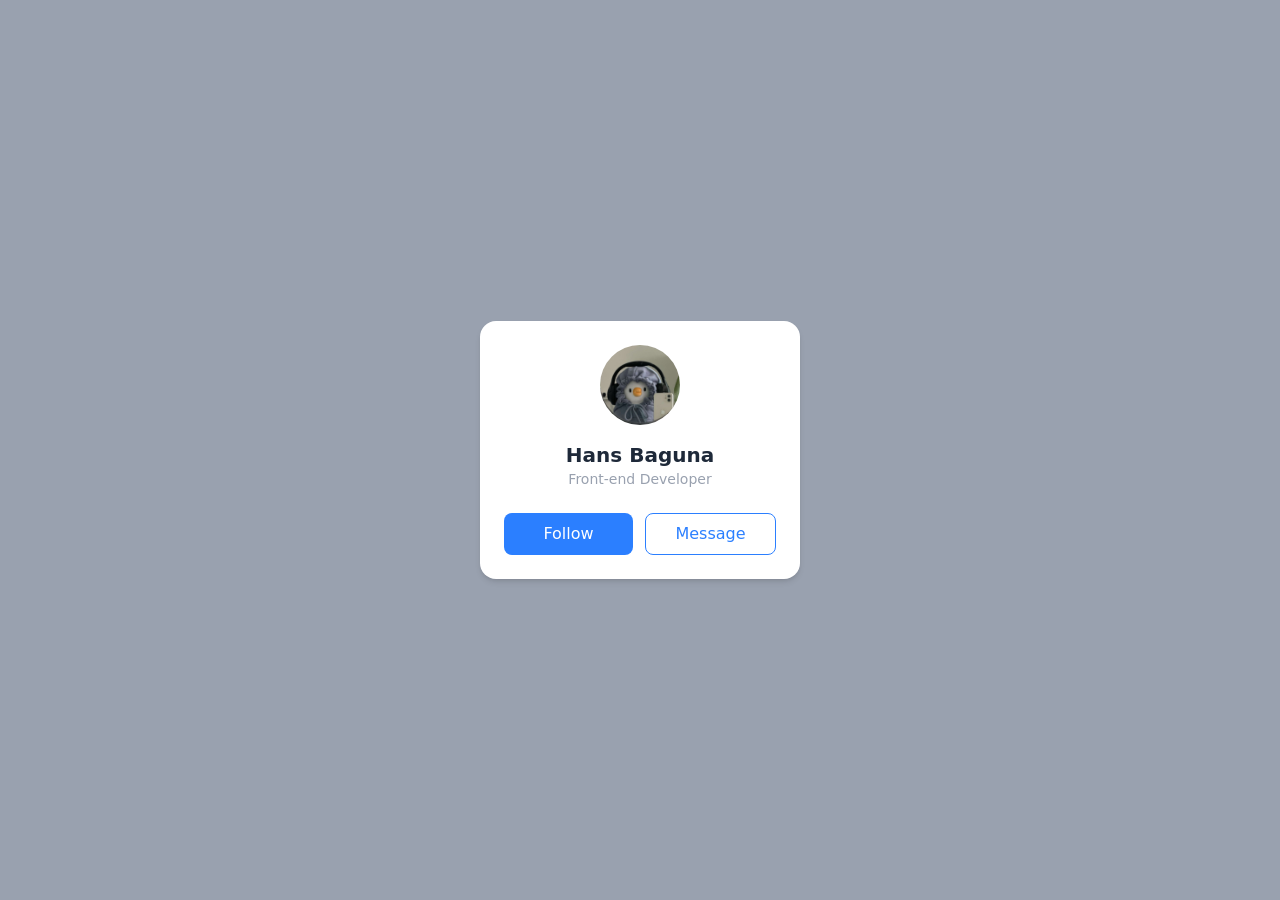
==== src/index.html @ f8e942a3 "1st commit" ====
<!doctype html>
<html>
  <head>
    <meta charset="UTF-8" />
    <meta name="viewport" content="width=device-width, initial-scale=1.0" />
    <link href="./output.css" rel="stylesheet" />
    <title>Profile</title>
  </head>
  <body class="bg-gray-400 min-h-screen flex items-center justify-center">
    <div class="bg-white rounded-2xl shadow-md p-6 w-80">
      <img src="profile-picture.jpg" alt="picture" class="rounded-full size-20 mx-auto object-cover">
      <h2 class="text-center text-xl font-bold text-gray-800 mt-4">Hans Baguna</h2>
      <p class="text-center text-sm text-gray-400 ">Front-end Developer</p>
      <div class="flex gap-3 mt-6">
        <button class="flex-1 bg-blue-500 text-white p-2 rounded-lg hover:bg-blue-600 cursor-pointer">Follow</button>
        <button class="flex-1 border border-blue-500 text-blue-500 p-2 rounded-lg hover:bg-blue-50 cursor-pointer">Message</button>
      </div>
    </div>
  </body>
</html>
---- src/output.css ----
/*! tailwindcss v4.2.1 | MIT License | https://tailwindcss.com */
@layer properties;
@layer theme, base, components, utilities;
@layer theme {
  :root, :host {
    --font-sans: ui-sans-serif, system-ui, sans-serif, "Apple Color Emoji",
      "Segoe UI Emoji", "Segoe UI Symbol", "Noto Color Emoji";
    --font-mono: ui-monospace, SFMono-Regular, Menlo, Monaco, Consolas, "Liberation Mono",
      "Courier New", monospace;
    --color-red-500: oklch(63.7% 0.237 25.331);
    --color-red-600: oklch(57.7% 0.245 27.325);
    --color-orange-500: oklch(70.5% 0.213 47.604);
    --color-amber-200: oklch(92.4% 0.12 95.746);
    --color-blue-50: oklch(97% 0.014 254.604);
    --color-blue-500: oklch(62.3% 0.214 259.815);
    --color-blue-600: oklch(54.6% 0.245 262.881);
    --color-blue-800: oklch(42.4% 0.199 265.638);
    --color-gray-300: oklch(87.2% 0.01 258.338);
    --color-gray-400: oklch(70.7% 0.022 261.325);
    --color-gray-500: oklch(55.1% 0.027 264.364);
    --color-gray-800: oklch(27.8% 0.033 256.848);
    --color-white: #fff;
    --spacing: 0.25rem;
    --text-sm: 0.875rem;
    --text-sm--line-height: calc(1.25 / 0.875);
    --text-xl: 1.25rem;
    --text-xl--line-height: calc(1.75 / 1.25);
    --font-weight-bold: 700;
    --radius-lg: 0.5rem;
    --radius-2xl: 1rem;
    --default-font-family: var(--font-sans);
    --default-mono-font-family: var(--font-mono);
  }
}
@layer base {
  *, ::after, ::before, ::backdrop, ::file-selector-button {
    box-sizing: border-box;
    margin: 0;
    padding: 0;
    border: 0 solid;
  }
  html, :host {
    line-height: 1.5;
    -webkit-text-size-adjust: 100%;
    tab-size: 4;
    font-family: var(--default-font-family, ui-sans-serif, system-ui, sans-serif, "Apple Color Emoji", "Segoe UI Emoji", "Segoe UI Symbol", "Noto Color Emoji");
    font-feature-settings: var(--default-font-feature-settings, normal);
    font-variation-settings: var(--default-font-variation-settings, normal);
    -webkit-tap-highlight-color: transparent;
  }
  hr {
    height: 0;
    color: inherit;
    border-top-width: 1px;
  }
  abbr:where([title]) {
    -webkit-text-decoration: underline dotted;
    text-decoration: underline dotted;
  }
  h1, h2, h3, h4, h5, h6 {
    font-size: inherit;
    font-weight: inherit;
  }
  a {
    color: inherit;
    -webkit-text-decoration: inherit;
    text-decoration: inherit;
  }
  b, strong {
    font-weight: bolder;
  }
  code, kbd, samp, pre {
    font-family: var(--default-mono-font-family, ui-monospace, SFMono-Regular, Menlo, Monaco, Consolas, "Liberation Mono", "Courier New", monospace);
    font-feature-settings: var(--default-mono-font-feature-settings, normal);
    font-variation-settings: var(--default-mono-font-variation-settings, normal);
    font-size: 1em;
  }
  small {
    font-size: 80%;
  }
  sub, sup {
    font-size: 75%;
    line-height: 0;
    position: relative;
    vertical-align: baseline;
  }
  sub {
    bottom: -0.25em;
  }
  sup {
    top: -0.5em;
  }
  table {
    text-indent: 0;
    border-color: inherit;
    border-collapse: collapse;
  }
  :-moz-focusring {
    outline: auto;
  }
  progress {
    vertical-align: baseline;
  }
  summary {
    display: list-item;
  }
  ol, ul, menu {
    list-style: none;
  }
  img, svg, video, canvas, audio, iframe, embed, object {
    display: block;
    vertical-align: middle;
  }
  img, video {
    max-width: 100%;
    height: auto;
  }
  button, input, select, optgroup, textarea, ::file-selector-button {
    font: inherit;
    font-feature-settings: inherit;
    font-variation-settings: inherit;
    letter-spacing: inherit;
    color: inherit;
    border-radius: 0;
    background-color: transparent;
    opacity: 1;
  }
  :where(select:is([multiple], [size])) optgroup {
    font-weight: bolder;
  }
  :where(select:is([multiple], [size])) optgroup option {
    padding-inline-start: 20px;
  }
  ::file-selector-button {
    margin-inline-end: 4px;
  }
  ::placeholder {
    opacity: 1;
  }
  @supports (not (-webkit-appearance: -apple-pay-button))  or (contain-intrinsic-size: 1px) {
    ::placeholder {
      color: currentcolor;
      @supports (color: color-mix(in lab, red, red)) {
        color: color-mix(in oklab, currentcolor 50%, transparent);
      }
    }
  }
  textarea {
    resize: vertical;
  }
  ::-webkit-search-decoration {
    -webkit-appearance: none;
  }
  ::-webkit-date-and-time-value {
    min-height: 1lh;
    text-align: inherit;
  }
  ::-webkit-datetime-edit {
    display: inline-flex;
  }
  ::-webkit-datetime-edit-fields-wrapper {
    padding: 0;
  }
  ::-webkit-datetime-edit, ::-webkit-datetime-edit-year-field, ::-webkit-datetime-edit-month-field, ::-webkit-datetime-edit-day-field, ::-webkit-datetime-edit-hour-field, ::-webkit-datetime-edit-minute-field, ::-webkit-datetime-edit-second-field, ::-webkit-datetime-edit-millisecond-field, ::-webkit-datetime-edit-meridiem-field {
    padding-block: 0;
  }
  ::-webkit-calendar-picker-indicator {
    line-height: 1;
  }
  :-moz-ui-invalid {
    box-shadow: none;
  }
  button, input:where([type="button"], [type="reset"], [type="submit"]), ::file-selector-button {
    appearance: button;
  }
  ::-webkit-inner-spin-button, ::-webkit-outer-spin-button {
    height: auto;
  }
  [hidden]:where(:not([hidden="until-found"])) {
    display: none !important;
  }
}
@layer utilities {
  .mx-auto {
    margin-inline: auto;
  }
  .mt-4 {
    margin-top: calc(var(--spacing) * 4);
  }
  .mt-6 {
    margin-top: calc(var(--spacing) * 6);
  }
  .box-border {
    box-sizing: border-box;
  }
  .flex {
    display: flex;
  }
  .table {
    display: table;
  }
  .size-4 {
    width: calc(var(--spacing) * 4);
    height: calc(var(--spacing) * 4);
  }
  .size-20 {
    width: calc(var(--spacing) * 20);
    height: calc(var(--spacing) * 20);
  }
  .size-32 {
    width: calc(var(--spacing) * 32);
    height: calc(var(--spacing) * 32);
  }
  .size-40 {
    width: calc(var(--spacing) * 40);
    height: calc(var(--spacing) * 40);
  }
  .size-43 {
    width: calc(var(--spacing) * 43);
    height: calc(var(--spacing) * 43);
  }
  .size-45 {
    width: calc(var(--spacing) * 45);
    height: calc(var(--spacing) * 45);
  }
  .size-50 {
    width: calc(var(--spacing) * 50);
    height: calc(var(--spacing) * 50);
  }
  .size-54 {
    width: calc(var(--spacing) * 54);
    height: calc(var(--spacing) * 54);
  }
  .size-90 {
    width: calc(var(--spacing) * 90);
    height: calc(var(--spacing) * 90);
  }
  .size-100 {
    width: calc(var(--spacing) * 100);
    height: calc(var(--spacing) * 100);
  }
  .h-1 {
    height: calc(var(--spacing) * 1);
  }
  .h-100 {
    height: calc(var(--spacing) * 100);
  }
  .h-120 {
    height: calc(var(--spacing) * 120);
  }
  .h-140 {
    height: calc(var(--spacing) * 140);
  }
  .h-150 {
    height: calc(var(--spacing) * 150);
  }
  .h-200 {
    height: calc(var(--spacing) * 200);
  }
  .h-full {
    height: 100%;
  }
  .min-h-screen {
    min-height: 100vh;
  }
  .w-20 {
    width: calc(var(--spacing) * 20);
  }
  .w-60 {
    width: calc(var(--spacing) * 60);
  }
  .w-80 {
    width: calc(var(--spacing) * 80);
  }
  .w-90 {
    width: calc(var(--spacing) * 90);
  }
  .w-100 {
    width: calc(var(--spacing) * 100);
  }
  .flex-1 {
    flex: 1;
  }
  .border-collapse {
    border-collapse: collapse;
  }
  .cursor-auto {
    cursor: auto;
  }
  .cursor-pointer {
    cursor: pointer;
  }
  .resize {
    resize: both;
  }
  .flex-col {
    flex-direction: column;
  }
  .flex-row {
    flex-direction: row;
  }
  .items-center {
    align-items: center;
  }
  .justify-between {
    justify-content: space-between;
  }
  .justify-center {
    justify-content: center;
  }
  .justify-items-center {
    justify-items: center;
  }
  .gap-3 {
    gap: calc(var(--spacing) * 3);
  }
  .gap-4 {
    gap: calc(var(--spacing) * 4);
  }
  .rounded {
    border-radius: 0.25rem;
  }
  .rounded-2xl {
    border-radius: var(--radius-2xl);
  }
  .rounded-full {
    border-radius: calc(infinity * 1px);
  }
  .rounded-lg {
    border-radius: var(--radius-lg);
  }
  .border {
    border-style: var(--tw-border-style);
    border-width: 1px;
  }
  .border-4 {
    border-style: var(--tw-border-style);
    border-width: 4px;
  }
  .border-blue-500 {
    border-color: var(--color-blue-500);
  }
  .bg-amber-200 {
    background-color: var(--color-amber-200);
  }
  .bg-blue-500 {
    background-color: var(--color-blue-500);
  }
  .bg-gray-300 {
    background-color: var(--color-gray-300);
  }
  .bg-gray-400 {
    background-color: var(--color-gray-400);
  }
  .bg-gray-500 {
    background-color: var(--color-gray-500);
  }
  .bg-red-600 {
    background-color: var(--color-red-600);
  }
  .bg-white {
    background-color: var(--color-white);
  }
  .object-cover {
    object-fit: cover;
  }
  .p-2 {
    padding: calc(var(--spacing) * 2);
  }
  .p-3 {
    padding: calc(var(--spacing) * 3);
  }
  .p-4 {
    padding: calc(var(--spacing) * 4);
  }
  .p-6 {
    padding: calc(var(--spacing) * 6);
  }
  .py-2 {
    padding-block: calc(var(--spacing) * 2);
  }
  .py-3 {
    padding-block: calc(var(--spacing) * 3);
  }
  .text-center {
    text-align: center;
  }
  .text-sm {
    font-size: var(--text-sm);
    line-height: var(--tw-leading, var(--text-sm--line-height));
  }
  .text-xl {
    font-size: var(--text-xl);
    line-height: var(--tw-leading, var(--text-xl--line-height));
  }
  .font-bold {
    --tw-font-weight: var(--font-weight-bold);
    font-weight: var(--font-weight-bold);
  }
  .text-blue-500 {
    color: var(--color-blue-500);
  }
  .text-blue-800 {
    color: var(--color-blue-800);
  }
  .text-gray-400 {
    color: var(--color-gray-400);
  }
  .text-gray-800 {
    color: var(--color-gray-800);
  }
  .text-white {
    color: var(--color-white);
  }
  .underline {
    text-decoration-line: underline;
  }
  .shadow-md {
    --tw-shadow: 0 4px 6px -1px var(--tw-shadow-color, rgb(0 0 0 / 0.1)), 0 2px 4px -2px var(--tw-shadow-color, rgb(0 0 0 / 0.1));
    box-shadow: var(--tw-inset-shadow), var(--tw-inset-ring-shadow), var(--tw-ring-offset-shadow), var(--tw-ring-shadow), var(--tw-shadow);
  }
  .outline {
    outline-style: var(--tw-outline-style);
    outline-width: 1px;
  }
  .hover\:bg-blue-50 {
    &:hover {
      @media (hover: hover) {
        background-color: var(--color-blue-50);
      }
    }
  }
  .hover\:bg-blue-600 {
    &:hover {
      @media (hover: hover) {
        background-color: var(--color-blue-600);
      }
    }
  }
  .sm\:box-border {
    @media (width >= 40rem) {
      box-sizing: border-box;
    }
  }
  .sm\:border-4 {
    @media (width >= 40rem) {
      border-style: var(--tw-border-style);
      border-width: 4px;
    }
  }
  .md\:box-border {
    @media (width >= 48rem) {
      box-sizing: border-box;
    }
  }
  .md\:w-70 {
    @media (width >= 48rem) {
      width: calc(var(--spacing) * 70);
    }
  }
  .md\:w-80 {
    @media (width >= 48rem) {
      width: calc(var(--spacing) * 80);
    }
  }
  .md\:w-100 {
    @media (width >= 48rem) {
      width: calc(var(--spacing) * 100);
    }
  }
  .md\:border-4 {
    @media (width >= 48rem) {
      border-style: var(--tw-border-style);
      border-width: 4px;
    }
  }
  .lg\:w-80 {
    @media (width >= 64rem) {
      width: calc(var(--spacing) * 80);
    }
  }
}
@property --tw-border-style {
  syntax: "*";
  inherits: false;
  initial-value: solid;
}
@property --tw-font-weight {
  syntax: "*";
  inherits: false;
}
@property --tw-shadow {
  syntax: "*";
  inherits: false;
  initial-value: 0 0 #0000;
}
@property --tw-shadow-color {
  syntax: "*";
  inherits: false;
}
@property --tw-shadow-alpha {
  syntax: "<percentage>";
  inherits: false;
  initial-value: 100%;
}
@property --tw-inset-shadow {
  syntax: "*";
  inherits: false;
  initial-value: 0 0 #0000;
}
@property --tw-inset-shadow-color {
  syntax: "*";
  inherits: false;
}
@property --tw-inset-shadow-alpha {
  syntax: "<percentage>";
  inherits: false;
  initial-value: 100%;
}
@property --tw-ring-color {
  syntax: "*";
  inherits: false;
}
@property --tw-ring-shadow {
  syntax: "*";
  inherits: false;
  initial-value: 0 0 #0000;
}
@property --tw-inset-ring-color {
  syntax: "*";
  inherits: false;
}
@property --tw-inset-ring-shadow {
  syntax: "*";
  inherits: false;
  initial-value: 0 0 #0000;
}
@property --tw-ring-inset {
  syntax: "*";
  inherits: false;
}
@property --tw-ring-offset-width {
  syntax: "<length>";
  inherits: false;
  initial-value: 0px;
}
@property --tw-ring-offset-color {
  syntax: "*";
  inherits: false;
  initial-value: #fff;
}
@property --tw-ring-offset-shadow {
  syntax: "*";
  inherits: false;
  initial-value: 0 0 #0000;
}
@property --tw-outline-style {
  syntax: "*";
  inherits: false;
  initial-value: solid;
}
@layer properties {
  @supports ((-webkit-hyphens: none) and (not (margin-trim: inline))) or ((-moz-orient: inline) and (not (color:rgb(from red r g b)))) {
    *, ::before, ::after, ::backdrop {
      --tw-border-style: solid;
      --tw-font-weight: initial;
      --tw-shadow: 0 0 #0000;
      --tw-shadow-color: initial;
      --tw-shadow-alpha: 100%;
      --tw-inset-shadow: 0 0 #0000;
      --tw-inset-shadow-color: initial;
      --tw-inset-shadow-alpha: 100%;
      --tw-ring-color: initial;
      --tw-ring-shadow: 0 0 #0000;
      --tw-inset-ring-color: initial;
      --tw-inset-ring-shadow: 0 0 #0000;
      --tw-ring-inset: initial;
      --tw-ring-offset-width: 0px;
      --tw-ring-offset-color: #fff;
      --tw-ring-offset-shadow: 0 0 #0000;
      --tw-outline-style: solid;
    }
  }
}
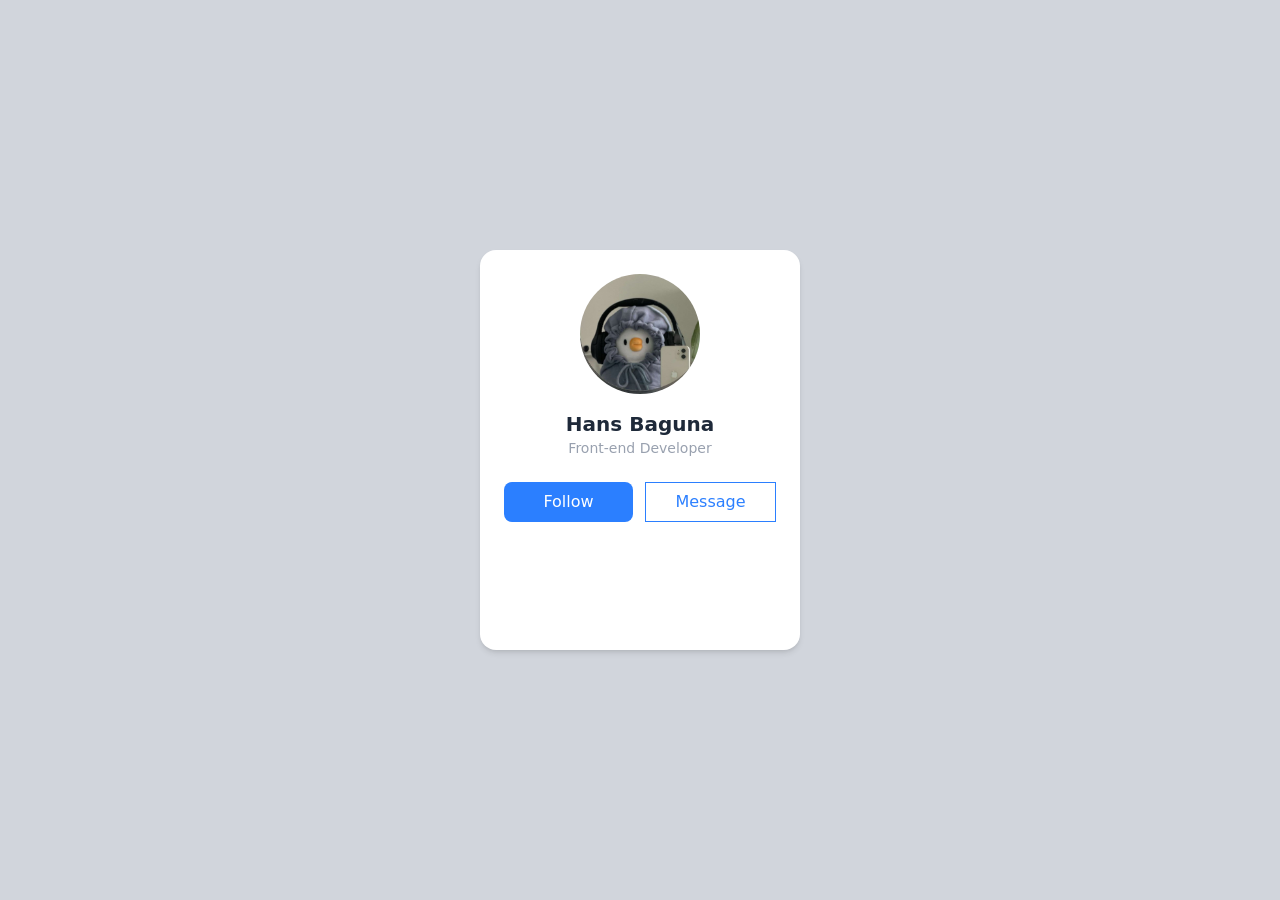
==== commit 17001b7d: "1st commit" ====
--- a/src/index.html
+++ b/src/index.html
@@ -6,15 +6,15 @@
     <link href="./output.css" rel="stylesheet" />
     <title>Profile</title>
   </head>
-  <body class="bg-gray-400 min-h-screen flex items-center justify-center">
-    <div class="bg-white rounded-2xl shadow-md p-6 w-80">
-      <img src="profile-picture.jpg" alt="picture" class="rounded-full size-20 mx-auto object-cover">
-      <h2 class="text-center text-xl font-bold text-gray-800 mt-4">Hans Baguna</h2>
-      <p class="text-center text-sm text-gray-400 ">Front-end Developer</p>
-      <div class="flex gap-3 mt-6">
-        <button class="flex-1 bg-blue-500 text-white p-2 rounded-lg hover:bg-blue-600 cursor-pointer">Follow</button>
-        <button class="flex-1 border border-blue-500 text-blue-500 p-2 rounded-lg hover:bg-blue-50 cursor-pointer">Message</button>
+    <body class="bg-gray-300 min-h-screen flex justify-center items-center">
+      <div class="bg-white rounded-2xl p-6 w-80 h-100 shadow-md">
+        <img src="profile-picture.jpg" alt="profile-picture" class="rounded-full size-30 object-cover mx-auto">
+        <h2 class="text-center font-bold text-xl mt-4 text-gray-800">Hans Baguna</h2>
+        <p class="text-center text-sm text-gray-400">Front-end Developer</p>
+        <div class="mt-6 flex gap-3">
+          <button class="flex-1 bg-blue-500 text-white rounded-lg py-2 hover:bg-blue-600 cursor-pointer">Follow</button>
+          <button class="flex-1 border border-blue-500 text-blue-500 hover:bg-blue-200 cursor-pointer">Message</button>
+        </div>
       </div>
-    </div>
-  </body>
+    </body>
 </html>
--- a/src/output.css
+++ b/src/output.css
@@ -12,9 +12,13 @@
     --color-orange-500: oklch(70.5% 0.213 47.604);
     --color-amber-200: oklch(92.4% 0.12 95.746);
     --color-blue-50: oklch(97% 0.014 254.604);
+    --color-blue-100: oklch(93.2% 0.032 255.585);
+    --color-blue-200: oklch(88.2% 0.059 254.128);
     --color-blue-500: oklch(62.3% 0.214 259.815);
     --color-blue-600: oklch(54.6% 0.245 262.881);
     --color-blue-800: oklch(42.4% 0.199 265.638);
+    --color-gray-50: oklch(98.5% 0.002 247.839);
+    --color-gray-200: oklch(92.8% 0.006 264.531);
     --color-gray-300: oklch(87.2% 0.01 258.338);
     --color-gray-400: oklch(70.7% 0.022 261.325);
     --color-gray-500: oklch(55.1% 0.027 264.364);
@@ -23,8 +27,12 @@
     --spacing: 0.25rem;
     --text-sm: 0.875rem;
     --text-sm--line-height: calc(1.25 / 0.875);
+    --text-lg: 1.125rem;
+    --text-lg--line-height: calc(1.75 / 1.125);
     --text-xl: 1.25rem;
     --text-xl--line-height: calc(1.75 / 1.25);
+    --text-2xl: 1.5rem;
+    --text-2xl--line-height: calc(2 / 1.5);
     --font-weight-bold: 700;
     --radius-lg: 0.5rem;
     --radius-2xl: 1rem;
@@ -181,6 +189,9 @@
   }
 }
 @layer utilities {
+  .mx-4 {
+    margin-inline: calc(var(--spacing) * 4);
+  }
   .mx-auto {
     margin-inline: auto;
   }
@@ -198,6 +209,10 @@
   }
   .table {
     display: table;
+  }
+  .size-2 {
+    width: calc(var(--spacing) * 2);
+    height: calc(var(--spacing) * 2);
   }
   .size-4 {
     width: calc(var(--spacing) * 4);
@@ -207,6 +222,14 @@
     width: calc(var(--spacing) * 20);
     height: calc(var(--spacing) * 20);
   }
+  .size-25 {
+    width: calc(var(--spacing) * 25);
+    height: calc(var(--spacing) * 25);
+  }
+  .size-30 {
+    width: calc(var(--spacing) * 30);
+    height: calc(var(--spacing) * 30);
+  }
   .size-32 {
     width: calc(var(--spacing) * 32);
     height: calc(var(--spacing) * 32);
@@ -242,6 +265,12 @@
   .h-1 {
     height: calc(var(--spacing) * 1);
   }
+  .h-40 {
+    height: calc(var(--spacing) * 40);
+  }
+  .h-80 {
+    height: calc(var(--spacing) * 80);
+  }
   .h-100 {
     height: calc(var(--spacing) * 100);
   }
@@ -265,6 +294,9 @@
   }
   .w-20 {
     width: calc(var(--spacing) * 20);
+  }
+  .w-40 {
+    width: calc(var(--spacing) * 40);
   }
   .w-60 {
     width: calc(var(--spacing) * 60);
@@ -346,6 +378,9 @@
   .bg-blue-500 {
     background-color: var(--color-blue-500);
   }
+  .bg-gray-50 {
+    background-color: var(--color-gray-50);
+  }
   .bg-gray-300 {
     background-color: var(--color-gray-300);
   }
@@ -355,6 +390,9 @@
   .bg-gray-500 {
     background-color: var(--color-gray-500);
   }
+  .bg-gray-800 {
+    background-color: var(--color-gray-800);
+  }
   .bg-red-600 {
     background-color: var(--color-red-600);
   }
@@ -384,6 +422,14 @@
   }
   .text-center {
     text-align: center;
+  }
+  .text-2xl {
+    font-size: var(--text-2xl);
+    line-height: var(--tw-leading, var(--text-2xl--line-height));
+  }
+  .text-lg {
+    font-size: var(--text-lg);
+    line-height: var(--tw-leading, var(--text-lg--line-height));
   }
   .text-sm {
     font-size: var(--text-sm);
@@ -397,12 +443,24 @@
     --tw-font-weight: var(--font-weight-bold);
     font-weight: var(--font-weight-bold);
   }
+  .text-blue-50 {
+    color: var(--color-blue-50);
+  }
   .text-blue-500 {
     color: var(--color-blue-500);
   }
   .text-blue-800 {
     color: var(--color-blue-800);
   }
+  .text-gray-50 {
+    color: var(--color-gray-50);
+  }
+  .text-gray-200 {
+    color: var(--color-gray-200);
+  }
+  .text-gray-300 {
+    color: var(--color-gray-300);
+  }
   .text-gray-400 {
     color: var(--color-gray-400);
   }
@@ -414,6 +472,14 @@
   }
   .underline {
     text-decoration-line: underline;
+  }
+  .shadow {
+    --tw-shadow: 0 1px 3px 0 var(--tw-shadow-color, rgb(0 0 0 / 0.1)), 0 1px 2px -1px var(--tw-shadow-color, rgb(0 0 0 / 0.1));
+    box-shadow: var(--tw-inset-shadow), var(--tw-inset-ring-shadow), var(--tw-ring-offset-shadow), var(--tw-ring-shadow), var(--tw-shadow);
+  }
+  .shadow-2xl {
+    --tw-shadow: 0 25px 50px -12px var(--tw-shadow-color, rgb(0 0 0 / 0.25));
+    box-shadow: var(--tw-inset-shadow), var(--tw-inset-ring-shadow), var(--tw-ring-offset-shadow), var(--tw-ring-shadow), var(--tw-shadow);
   }
   .shadow-md {
     --tw-shadow: 0 4px 6px -1px var(--tw-shadow-color, rgb(0 0 0 / 0.1)), 0 2px 4px -2px var(--tw-shadow-color, rgb(0 0 0 / 0.1));
@@ -430,10 +496,31 @@
       }
     }
   }
+  .hover\:bg-blue-100 {
+    &:hover {
+      @media (hover: hover) {
+        background-color: var(--color-blue-100);
+      }
+    }
+  }
+  .hover\:bg-blue-200 {
+    &:hover {
+      @media (hover: hover) {
+        background-color: var(--color-blue-200);
+      }
+    }
+  }
   .hover\:bg-blue-600 {
     &:hover {
       @media (hover: hover) {
         background-color: var(--color-blue-600);
+      }
+    }
+  }
+  .hover\:bg-gray-50 {
+    &:hover {
+      @media (hover: hover) {
+        background-color: var(--color-gray-50);
       }
     }
   }
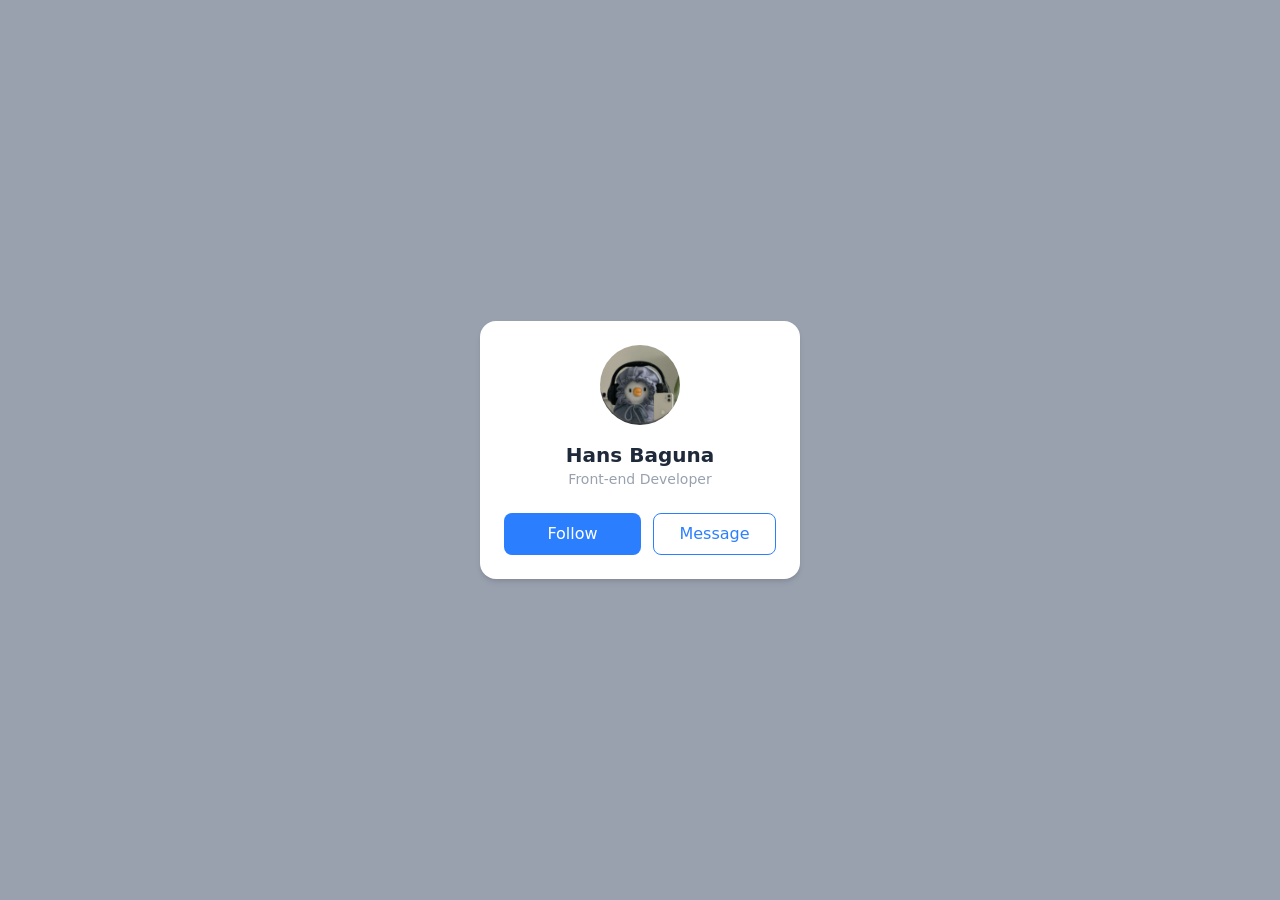
==== commit d23aa9a2: "2nd commit" ====
--- a/src/index.html
+++ b/src/index.html
@@ -6,15 +6,15 @@
     <link href="./output.css" rel="stylesheet" />
     <title>Profile</title>
   </head>
-    <body class="bg-gray-300 min-h-screen flex justify-center items-center">
-      <div class="bg-white rounded-2xl p-6 w-80 h-100 shadow-md">
-        <img src="profile-picture.jpg" alt="profile-picture" class="rounded-full size-30 object-cover mx-auto">
-        <h2 class="text-center font-bold text-xl mt-4 text-gray-800">Hans Baguna</h2>
-        <p class="text-center text-sm text-gray-400">Front-end Developer</p>
-        <div class="mt-6 flex gap-3">
-          <button class="flex-1 bg-blue-500 text-white rounded-lg py-2 hover:bg-blue-600 cursor-pointer">Follow</button>
-          <button class="flex-1 border border-blue-500 text-blue-500 hover:bg-blue-200 cursor-pointer">Message</button>
-        </div>
+  <body class="bg-gray-400 min-h-screen flex items-center justify-center">
+    <div class="bg-white rounded-2xl shadow-md p-6 w-80">
+      <img src="profile-picture.jpg" alt="picture" class="rounded-full size-20 mx-auto object-cover">
+      <h2 class="text-center text-xl font-bold text-gray-800 mt-4">Hans Baguna</h2>
+      <p class="text-center text-sm text-gray-400 ">Front-end Developer</p>
+      <div class="flex gap-3 mt-6">
+        <button class="flex-1 bg-blue-500 text-white p-2 rounded-lg hover:bg-blue-600 cursor-pointer">Follow</button>
+        <button class="flex-1 border border-blue-500 text-blue-500 py-2 rounded-lg hover:bg-blue-50 cursor-pointer">Message</button>
       </div>
-    </body>
+    </div>
+  </body>
 </html>
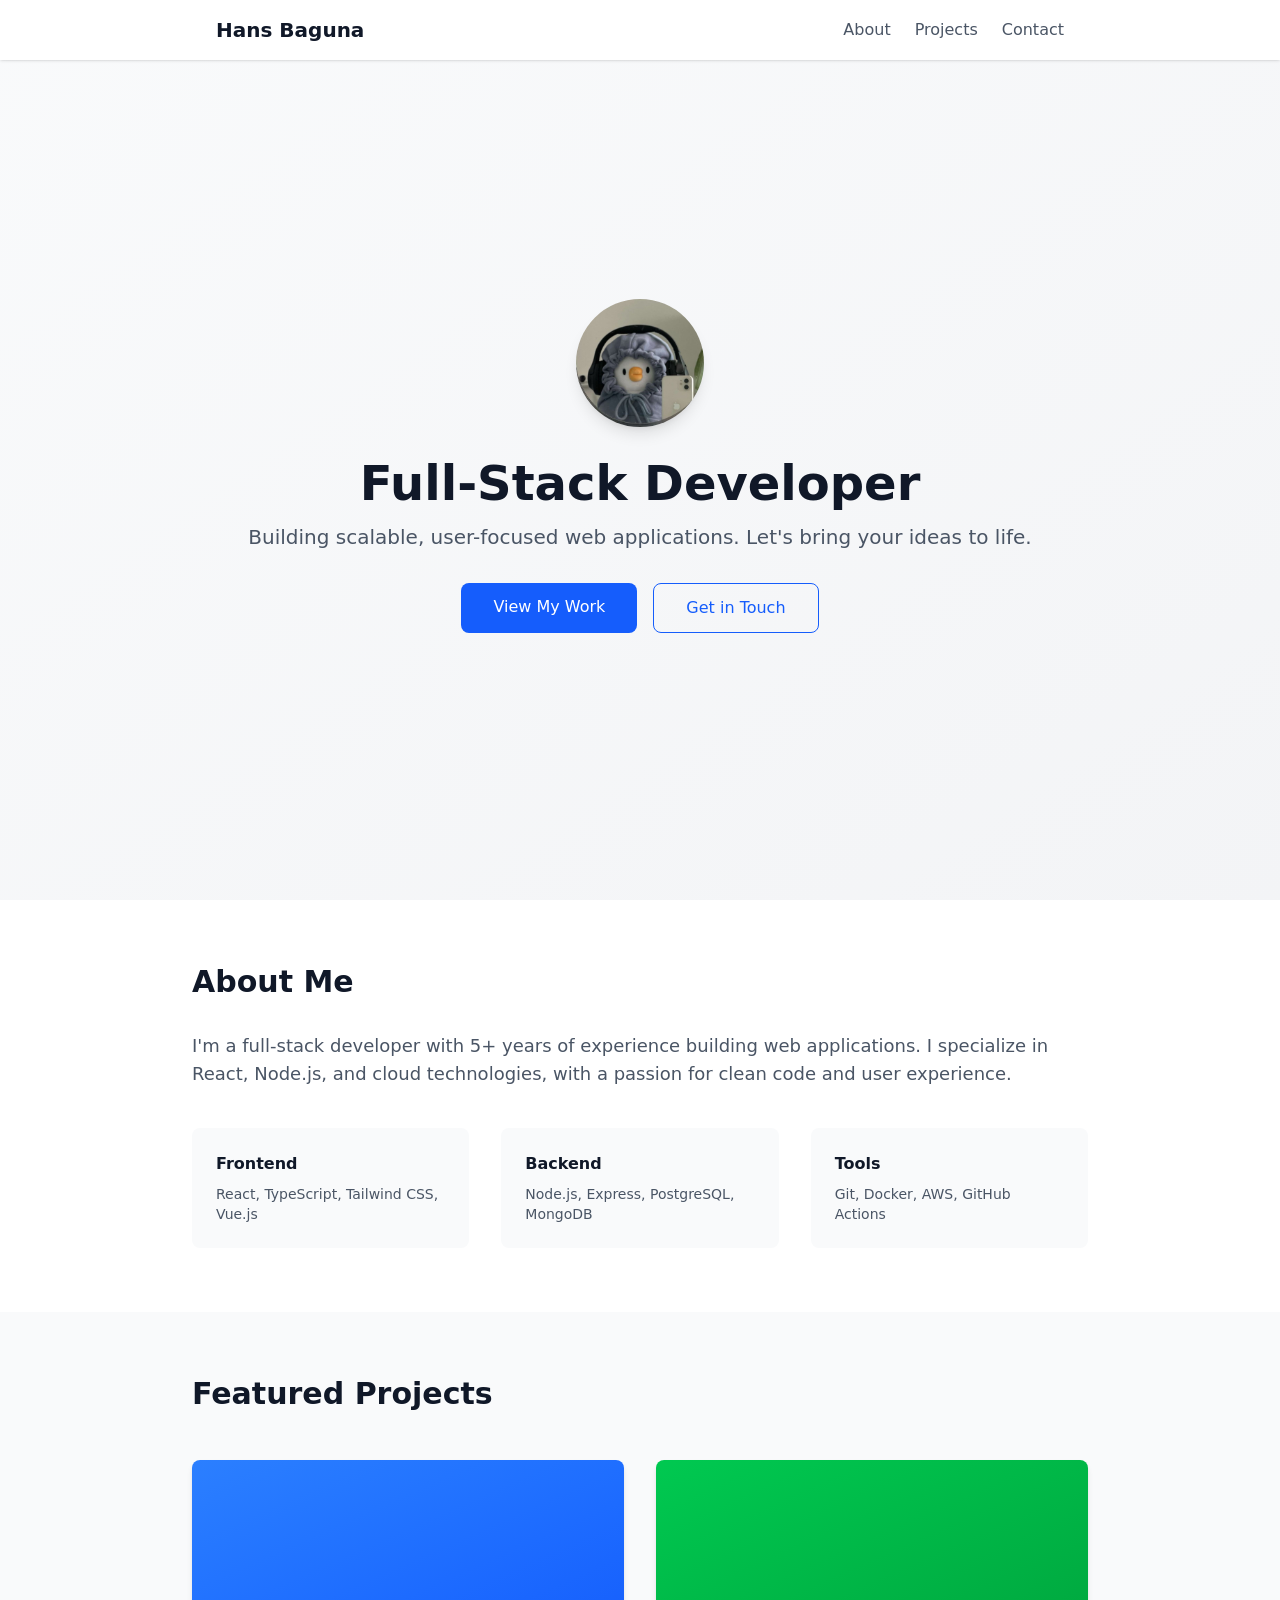
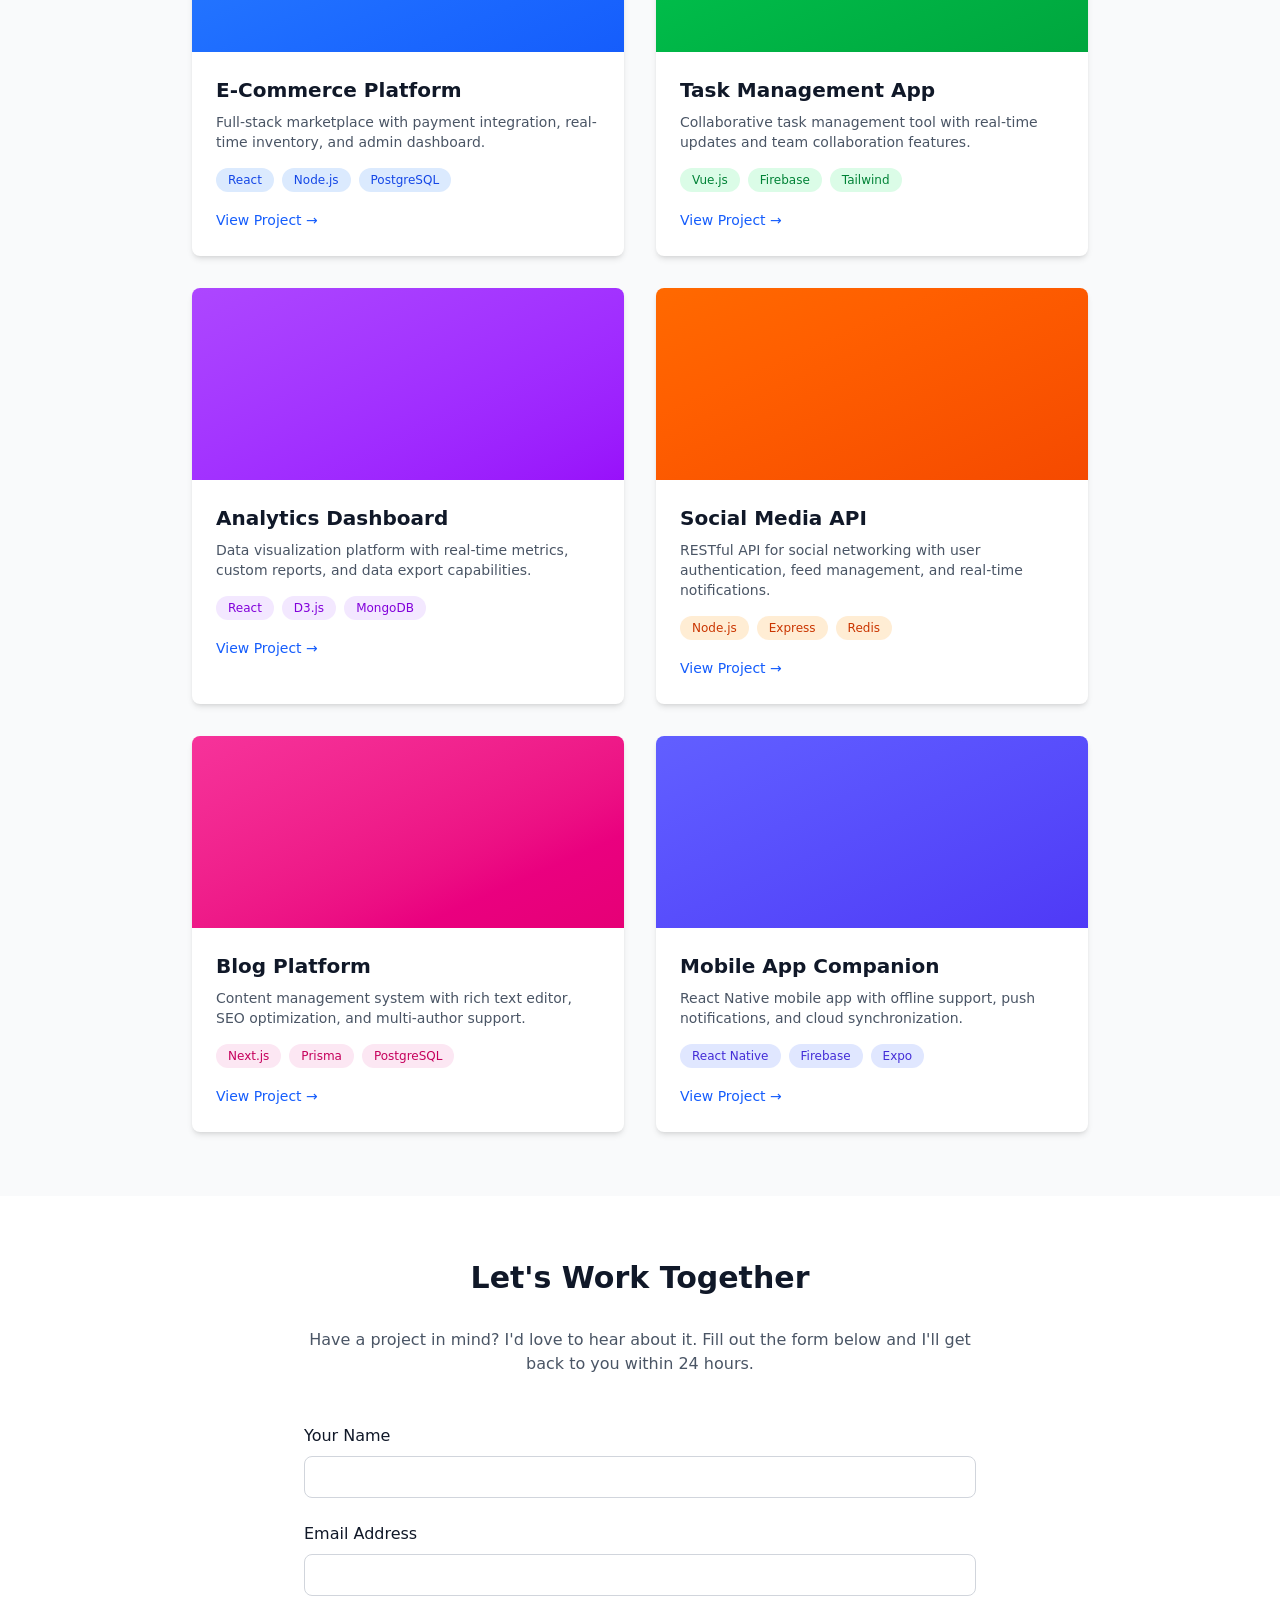
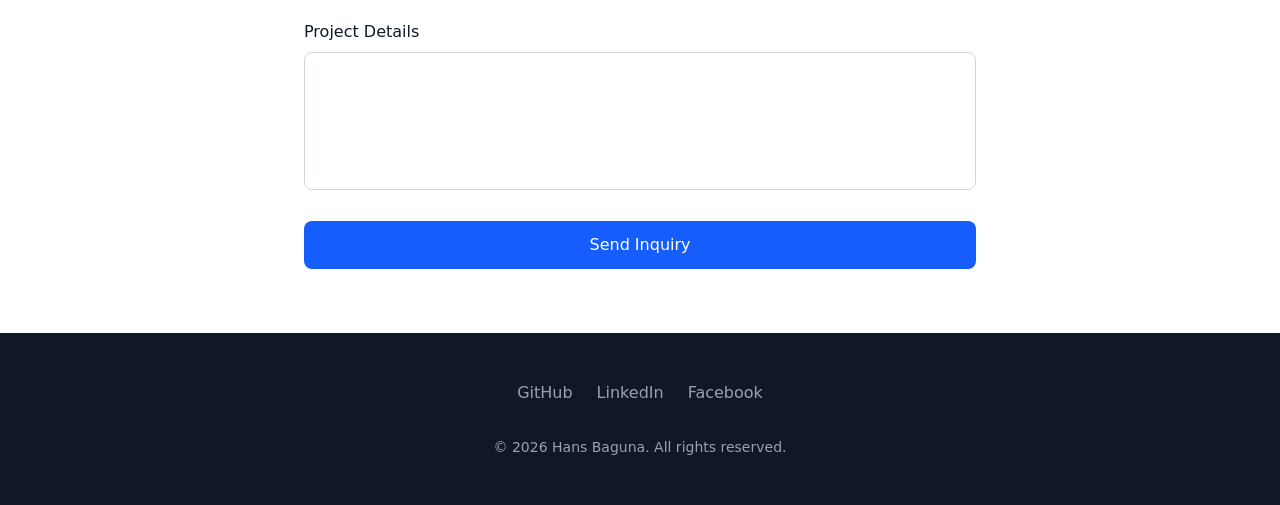
==== commit ffa5bf77: "personal-portfolio" ====
--- a/src/index.html
+++ b/src/index.html
@@ -1,20 +1,201 @@
 <!doctype html>
-<html>
+<html lang="en">
   <head>
     <meta charset="UTF-8" />
     <meta name="viewport" content="width=device-width, initial-scale=1.0" />
+    <meta name="description" content="Full-Stack Developer - Building scalable web applications" />
     <link href="./output.css" rel="stylesheet" />
-    <title>Profile</title>
+    <title>Full-Stack Developer Portfolio</title>
+    <style>
+      html {
+        scroll-behavior: smooth;
+      }
+    </style>
   </head>
-  <body class="bg-gray-400 min-h-screen flex items-center justify-center">
-    <div class="bg-white rounded-2xl shadow-md p-6 w-80">
-      <img src="profile-picture.jpg" alt="picture" class="rounded-full size-20 mx-auto object-cover">
-      <h2 class="text-center text-xl font-bold text-gray-800 mt-4">Hans Baguna</h2>
-      <p class="text-center text-sm text-gray-400 ">Front-end Developer</p>
-      <div class="flex gap-3 mt-6">
-        <button class="flex-1 bg-blue-500 text-white p-2 rounded-lg hover:bg-blue-600 cursor-pointer">Follow</button>
-        <button class="flex-1 border border-blue-500 text-blue-500 py-2 rounded-lg hover:bg-blue-50 cursor-pointer">Message</button>
-      </div>
-    </div>
+  <body class="bg-white text-gray-900">
+    <!-- Navigation -->
+    <nav class="fixed top-0 w-full bg-white shadow-sm z-50">
+      <div class="max-w-4xl mx-auto px-6 py-4 flex justify-between items-center">
+        <h1 class="text-xl font-bold text-gray-900">Hans Baguna</h1>
+        <div class="flex gap-6">
+          <a href="#about" class="text-gray-600 hover:text-gray-900 transition">About</a>
+          <a href="#projects" class="text-gray-600 hover:text-gray-900 transition">Projects</a>
+          <a href="#contact" class="text-gray-600 hover:text-gray-900 transition">Contact</a>
+        </div>
+      </div>
+    </nav>
+
+    <!-- Hero Section -->
+    <section class="pt-24 pb-16 px-6 bg-gradient-to-br from-gray-50 to-gray-100 min-h-screen flex flex-col justify-center">
+      <div class="max-w-4xl mx-auto w-full">
+        <img src="profile-picture.jpg" alt="Hans Baguna" class="rounded-full size-32 mx-auto object-cover mb-8 shadow-lg">
+        <h2 class="text-5xl font-bold text-center text-gray-900 mb-4">Full-Stack Developer</h2>
+        <p class="text-xl text-center text-gray-600 mb-8">Building scalable, user-focused web applications. Let's bring your ideas to life.</p>
+        <div class="flex gap-4 justify-center">
+          <a href="#projects" class="bg-blue-600 text-white px-8 py-3 rounded-lg hover:bg-blue-700 transition font-medium">View My Work</a>
+          <a href="#contact" class="border border-blue-600 text-blue-600 px-8 py-3 rounded-lg hover:bg-blue-50 transition font-medium">Get in Touch</a>
+        </div>
+      </div>
+    </section>
+
+    <!-- About Section -->
+    <section id="about" class="py-16 px-6 bg-white">
+      <div class="max-w-4xl mx-auto">
+        <h3 class="text-3xl font-bold text-gray-900 mb-8">About Me</h3>
+        <p class="text-gray-600 text-lg mb-6">I'm a full-stack developer with 5+ years of experience building web applications. I specialize in React, Node.js, and cloud technologies, with a passion for clean code and user experience.</p>
+        <div class="grid grid-cols-1 md:grid-cols-3 gap-8 mt-10">
+          <div class="bg-gray-50 p-6 rounded-lg">
+            <h4 class="font-bold text-gray-900 mb-2">Frontend</h4>
+            <p class="text-sm text-gray-600">React, TypeScript, Tailwind CSS, Vue.js</p>
+          </div>
+          <div class="bg-gray-50 p-6 rounded-lg">
+            <h4 class="font-bold text-gray-900 mb-2">Backend</h4>
+            <p class="text-sm text-gray-600">Node.js, Express, PostgreSQL, MongoDB</p>
+          </div>
+          <div class="bg-gray-50 p-6 rounded-lg">
+            <h4 class="font-bold text-gray-900 mb-2">Tools</h4>
+            <p class="text-sm text-gray-600">Git, Docker, AWS, GitHub Actions</p>
+          </div>
+        </div>
+      </div>
+    </section>
+
+    <!-- Projects Section -->
+    <section id="projects" class="py-16 px-6 bg-gray-50">
+      <div class="max-w-4xl mx-auto">
+        <h3 class="text-3xl font-bold text-gray-900 mb-12">Featured Projects</h3>
+        <div class="grid grid-cols-1 md:grid-cols-2 gap-8">
+          
+          <!-- Project 1 -->
+          <div class="bg-white rounded-lg shadow-md overflow-hidden hover:shadow-lg transition">
+            <div class="h-48 bg-gradient-to-br from-blue-500 to-blue-600"></div>
+            <div class="p-6">
+              <h4 class="text-xl font-bold text-gray-900 mb-2">E-Commerce Platform</h4>
+              <p class="text-gray-600 text-sm mb-4">Full-stack marketplace with payment integration, real-time inventory, and admin dashboard.</p>
+              <div class="flex flex-wrap gap-2 mb-4">
+                <span class="bg-blue-100 text-blue-700 text-xs px-3 py-1 rounded-full">React</span>
+                <span class="bg-blue-100 text-blue-700 text-xs px-3 py-1 rounded-full">Node.js</span>
+                <span class="bg-blue-100 text-blue-700 text-xs px-3 py-1 rounded-full">PostgreSQL</span>
+              </div>
+              <a href="#" class="text-blue-600 hover:text-blue-700 font-medium text-sm">View Project →</a>
+            </div>
+          </div>
+
+          <!-- Project 2 -->
+          <div class="bg-white rounded-lg shadow-md overflow-hidden hover:shadow-lg transition">
+            <div class="h-48 bg-gradient-to-br from-green-500 to-green-600"></div>
+            <div class="p-6">
+              <h4 class="text-xl font-bold text-gray-900 mb-2">Task Management App</h4>
+              <p class="text-gray-600 text-sm mb-4">Collaborative task management tool with real-time updates and team collaboration features.</p>
+              <div class="flex flex-wrap gap-2 mb-4">
+                <span class="bg-green-100 text-green-700 text-xs px-3 py-1 rounded-full">Vue.js</span>
+                <span class="bg-green-100 text-green-700 text-xs px-3 py-1 rounded-full">Firebase</span>
+                <span class="bg-green-100 text-green-700 text-xs px-3 py-1 rounded-full">Tailwind</span>
+              </div>
+              <a href="#" class="text-blue-600 hover:text-blue-700 font-medium text-sm">View Project →</a>
+            </div>
+          </div>
+
+          <!-- Project 3 -->
+          <div class="bg-white rounded-lg shadow-md overflow-hidden hover:shadow-lg transition">
+            <div class="h-48 bg-gradient-to-br from-purple-500 to-purple-600"></div>
+            <div class="p-6">
+              <h4 class="text-xl font-bold text-gray-900 mb-2">Analytics Dashboard</h4>
+              <p class="text-gray-600 text-sm mb-4">Data visualization platform with real-time metrics, custom reports, and data export capabilities.</p>
+              <div class="flex flex-wrap gap-2 mb-4">
+                <span class="bg-purple-100 text-purple-700 text-xs px-3 py-1 rounded-full">React</span>
+                <span class="bg-purple-100 text-purple-700 text-xs px-3 py-1 rounded-full">D3.js</span>
+                <span class="bg-purple-100 text-purple-700 text-xs px-3 py-1 rounded-full">MongoDB</span>
+              </div>
+              <a href="#" class="text-blue-600 hover:text-blue-700 font-medium text-sm">View Project →</a>
+            </div>
+          </div>
+
+          <!-- Project 4 -->
+          <div class="bg-white rounded-lg shadow-md overflow-hidden hover:shadow-lg transition">
+            <div class="h-48 bg-gradient-to-br from-orange-500 to-orange-600"></div>
+            <div class="p-6">
+              <h4 class="text-xl font-bold text-gray-900 mb-2">Social Media API</h4>
+              <p class="text-gray-600 text-sm mb-4">RESTful API for social networking with user authentication, feed management, and real-time notifications.</p>
+              <div class="flex flex-wrap gap-2 mb-4">
+                <span class="bg-orange-100 text-orange-700 text-xs px-3 py-1 rounded-full">Node.js</span>
+                <span class="bg-orange-100 text-orange-700 text-xs px-3 py-1 rounded-full">Express</span>
+                <span class="bg-orange-100 text-orange-700 text-xs px-3 py-1 rounded-full">Redis</span>
+              </div>
+              <a href="#" class="text-blue-600 hover:text-blue-700 font-medium text-sm">View Project →</a>
+            </div>
+          </div>
+
+          <!-- Project 5 -->
+          <div class="bg-white rounded-lg shadow-md overflow-hidden hover:shadow-lg transition">
+            <div class="h-48 bg-gradient-to-br from-pink-500 to-pink-600"></div>
+            <div class="p-6">
+              <h4 class="text-xl font-bold text-gray-900 mb-2">Blog Platform</h4>
+              <p class="text-gray-600 text-sm mb-4">Content management system with rich text editor, SEO optimization, and multi-author support.</p>
+              <div class="flex flex-wrap gap-2 mb-4">
+                <span class="bg-pink-100 text-pink-700 text-xs px-3 py-1 rounded-full">Next.js</span>
+                <span class="bg-pink-100 text-pink-700 text-xs px-3 py-1 rounded-full">Prisma</span>
+                <span class="bg-pink-100 text-pink-700 text-xs px-3 py-1 rounded-full">PostgreSQL</span>
+              </div>
+              <a href="#" class="text-blue-600 hover:text-blue-700 font-medium text-sm">View Project →</a>
+            </div>
+          </div>
+
+          <!-- Project 6 -->
+          <div class="bg-white rounded-lg shadow-md overflow-hidden hover:shadow-lg transition">
+            <div class="h-48 bg-gradient-to-br from-indigo-500 to-indigo-600"></div>
+            <div class="p-6">
+              <h4 class="text-xl font-bold text-gray-900 mb-2">Mobile App Companion</h4>
+              <p class="text-gray-600 text-sm mb-4">React Native mobile app with offline support, push notifications, and cloud synchronization.</p>
+              <div class="flex flex-wrap gap-2 mb-4">
+                <span class="bg-indigo-100 text-indigo-700 text-xs px-3 py-1 rounded-full">React Native</span>
+                <span class="bg-indigo-100 text-indigo-700 text-xs px-3 py-1 rounded-full">Firebase</span>
+                <span class="bg-indigo-100 text-indigo-700 text-xs px-3 py-1 rounded-full">Expo</span>
+              </div>
+              <a href="#" class="text-blue-600 hover:text-blue-700 font-medium text-sm">View Project →</a>
+            </div>
+          </div>
+        </div>
+      </div>
+    </section>
+
+    <!-- Contact Section -->
+    <section id="contact" class="py-16 px-6 bg-white">
+      <div class="max-w-2xl mx-auto">
+        <h3 class="text-3xl font-bold text-gray-900 mb-8 text-center">Let's Work Together</h3>
+        <p class="text-gray-600 text-center mb-12">Have a project in mind? I'd love to hear about it. Fill out the form below and I'll get back to you within 24 hours.</p>
+        
+        <form action="https://formspree.io/f/xlgaajkj" method="POST" class="space-y-6">
+          <div>
+            <label for="name" class="block text-gray-900 font-medium mb-2">Your Name</label>
+            <input type="text" id="name" name="name" required class="w-full px-4 py-2 border border-gray-300 rounded-lg focus:outline-none focus:border-blue-600 transition">
+          </div>
+          
+          <div>
+            <label for="email" class="block text-gray-900 font-medium mb-2">Email Address</label>
+            <input type="email" id="email" name="email" required class="w-full px-4 py-2 border border-gray-300 rounded-lg focus:outline-none focus:border-blue-600 transition">
+          </div>
+          
+          <div>
+            <label for="message" class="block text-gray-900 font-medium mb-2">Project Details</label>
+            <textarea id="message" name="message" rows="5" required class="w-full px-4 py-2 border border-gray-300 rounded-lg focus:outline-none focus:border-blue-600 transition resize-none"></textarea>
+          </div>
+          
+          <button type="submit" class="w-full bg-blue-600 text-white py-3 rounded-lg hover:bg-blue-700 transition font-medium">Send Inquiry</button>
+        </form>
+      </div>
+    </section>
+
+    <!-- Footer -->
+    <footer class="bg-gray-900 text-gray-400 py-12 px-6">
+      <div class="max-w-4xl mx-auto">
+        <div class="flex justify-center gap-6 mb-8">
+          <a href="https://github.com/HansDoCode" target="_blank" rel="noopener" class="hover:text-white transition">GitHub</a>
+          <a href="https://www.linkedin.com/in/hans-baguna-715675405/" target="_blank" rel="noopener" class="hover:text-white transition">LinkedIn</a>
+          <a href="https://www.facebook.com/Hans.Dev.io" target="_blank" rel="noopener" class="hover:text-white transition">Facebook</a>
+        </div>
+        <p class="text-center text-sm">&copy; 2026 Hans Baguna. All rights reserved.</p>
+      </div>
+    </footer>
   </body>
-</html>
+</html>
--- a/src/output.css
+++ b/src/output.css
@@ -1,4 +1,4 @@
-/*! tailwindcss v4.2.1 | MIT License | https://tailwindcss.com */
+/*! tailwindcss v4.2.4 | MIT License | https://tailwindcss.com */
 @layer properties;
 @layer theme, base, components, utilities;
 @layer theme {
@@ -7,24 +7,50 @@
       "Segoe UI Emoji", "Segoe UI Symbol", "Noto Color Emoji";
     --font-mono: ui-monospace, SFMono-Regular, Menlo, Monaco, Consolas, "Liberation Mono",
       "Courier New", monospace;
-    --color-red-500: oklch(63.7% 0.237 25.331);
     --color-red-600: oklch(57.7% 0.245 27.325);
+    --color-orange-100: oklch(95.4% 0.038 75.164);
     --color-orange-500: oklch(70.5% 0.213 47.604);
+    --color-orange-600: oklch(64.6% 0.222 41.116);
+    --color-orange-700: oklch(55.3% 0.195 38.402);
     --color-amber-200: oklch(92.4% 0.12 95.746);
+    --color-green-100: oklch(96.2% 0.044 156.743);
+    --color-green-500: oklch(72.3% 0.219 149.579);
+    --color-green-600: oklch(62.7% 0.194 149.214);
+    --color-green-700: oklch(52.7% 0.154 150.069);
     --color-blue-50: oklch(97% 0.014 254.604);
     --color-blue-100: oklch(93.2% 0.032 255.585);
     --color-blue-200: oklch(88.2% 0.059 254.128);
     --color-blue-500: oklch(62.3% 0.214 259.815);
     --color-blue-600: oklch(54.6% 0.245 262.881);
+    --color-blue-700: oklch(48.8% 0.243 264.376);
     --color-blue-800: oklch(42.4% 0.199 265.638);
+    --color-indigo-100: oklch(93% 0.034 272.788);
+    --color-indigo-500: oklch(58.5% 0.233 277.117);
+    --color-indigo-600: oklch(51.1% 0.262 276.966);
+    --color-indigo-700: oklch(45.7% 0.24 277.023);
+    --color-purple-100: oklch(94.6% 0.033 307.174);
+    --color-purple-500: oklch(62.7% 0.265 303.9);
+    --color-purple-600: oklch(55.8% 0.288 302.321);
+    --color-purple-700: oklch(49.6% 0.265 301.924);
+    --color-pink-100: oklch(94.8% 0.028 342.258);
+    --color-pink-500: oklch(65.6% 0.241 354.308);
+    --color-pink-600: oklch(59.2% 0.249 0.584);
+    --color-pink-700: oklch(52.5% 0.223 3.958);
     --color-gray-50: oklch(98.5% 0.002 247.839);
+    --color-gray-100: oklch(96.7% 0.003 264.542);
     --color-gray-200: oklch(92.8% 0.006 264.531);
     --color-gray-300: oklch(87.2% 0.01 258.338);
     --color-gray-400: oklch(70.7% 0.022 261.325);
     --color-gray-500: oklch(55.1% 0.027 264.364);
+    --color-gray-600: oklch(44.6% 0.03 256.802);
     --color-gray-800: oklch(27.8% 0.033 256.848);
+    --color-gray-900: oklch(21% 0.034 264.665);
     --color-white: #fff;
     --spacing: 0.25rem;
+    --container-2xl: 42rem;
+    --container-4xl: 56rem;
+    --text-xs: 0.75rem;
+    --text-xs--line-height: calc(1 / 0.75);
     --text-sm: 0.875rem;
     --text-sm--line-height: calc(1.25 / 0.875);
     --text-lg: 1.125rem;
@@ -33,9 +59,16 @@
     --text-xl--line-height: calc(1.75 / 1.25);
     --text-2xl: 1.5rem;
     --text-2xl--line-height: calc(2 / 1.5);
+    --text-3xl: 1.875rem;
+    --text-3xl--line-height: calc(2.25 / 1.875);
+    --text-5xl: 3rem;
+    --text-5xl--line-height: 1;
+    --font-weight-medium: 500;
     --font-weight-bold: 700;
     --radius-lg: 0.5rem;
     --radius-2xl: 1rem;
+    --default-transition-duration: 150ms;
+    --default-transition-timing-function: cubic-bezier(0.4, 0, 0.2, 1);
     --default-font-family: var(--font-sans);
     --default-mono-font-family: var(--font-mono);
   }
@@ -189,8 +222,14 @@
   }
 }
 @layer utilities {
-  .mx-4 {
-    margin-inline: calc(var(--spacing) * 4);
+  .fixed {
+    position: fixed;
+  }
+  .top-0 {
+    top: calc(var(--spacing) * 0);
+  }
+  .z-50 {
+    z-index: 50;
   }
   .mx-auto {
     margin-inline: auto;
@@ -201,114 +240,61 @@
   .mt-6 {
     margin-top: calc(var(--spacing) * 6);
   }
-  .box-border {
-    box-sizing: border-box;
+  .mt-10 {
+    margin-top: calc(var(--spacing) * 10);
+  }
+  .mb-2 {
+    margin-bottom: calc(var(--spacing) * 2);
+  }
+  .mb-4 {
+    margin-bottom: calc(var(--spacing) * 4);
+  }
+  .mb-6 {
+    margin-bottom: calc(var(--spacing) * 6);
+  }
+  .mb-8 {
+    margin-bottom: calc(var(--spacing) * 8);
+  }
+  .mb-12 {
+    margin-bottom: calc(var(--spacing) * 12);
+  }
+  .block {
+    display: block;
   }
   .flex {
     display: flex;
   }
+  .grid {
+    display: grid;
+  }
   .table {
     display: table;
-  }
-  .size-2 {
-    width: calc(var(--spacing) * 2);
-    height: calc(var(--spacing) * 2);
-  }
-  .size-4 {
-    width: calc(var(--spacing) * 4);
-    height: calc(var(--spacing) * 4);
   }
   .size-20 {
     width: calc(var(--spacing) * 20);
     height: calc(var(--spacing) * 20);
   }
-  .size-25 {
-    width: calc(var(--spacing) * 25);
-    height: calc(var(--spacing) * 25);
-  }
-  .size-30 {
-    width: calc(var(--spacing) * 30);
-    height: calc(var(--spacing) * 30);
-  }
   .size-32 {
     width: calc(var(--spacing) * 32);
     height: calc(var(--spacing) * 32);
   }
-  .size-40 {
-    width: calc(var(--spacing) * 40);
-    height: calc(var(--spacing) * 40);
-  }
-  .size-43 {
-    width: calc(var(--spacing) * 43);
-    height: calc(var(--spacing) * 43);
-  }
-  .size-45 {
-    width: calc(var(--spacing) * 45);
-    height: calc(var(--spacing) * 45);
-  }
-  .size-50 {
-    width: calc(var(--spacing) * 50);
-    height: calc(var(--spacing) * 50);
-  }
-  .size-54 {
-    width: calc(var(--spacing) * 54);
-    height: calc(var(--spacing) * 54);
-  }
-  .size-90 {
-    width: calc(var(--spacing) * 90);
-    height: calc(var(--spacing) * 90);
-  }
-  .size-100 {
-    width: calc(var(--spacing) * 100);
-    height: calc(var(--spacing) * 100);
-  }
-  .h-1 {
-    height: calc(var(--spacing) * 1);
-  }
-  .h-40 {
-    height: calc(var(--spacing) * 40);
-  }
-  .h-80 {
-    height: calc(var(--spacing) * 80);
-  }
-  .h-100 {
-    height: calc(var(--spacing) * 100);
-  }
-  .h-120 {
-    height: calc(var(--spacing) * 120);
-  }
-  .h-140 {
-    height: calc(var(--spacing) * 140);
-  }
-  .h-150 {
-    height: calc(var(--spacing) * 150);
-  }
-  .h-200 {
-    height: calc(var(--spacing) * 200);
-  }
-  .h-full {
-    height: 100%;
+  .h-48 {
+    height: calc(var(--spacing) * 48);
   }
   .min-h-screen {
     min-height: 100vh;
   }
-  .w-20 {
-    width: calc(var(--spacing) * 20);
-  }
-  .w-40 {
-    width: calc(var(--spacing) * 40);
-  }
-  .w-60 {
-    width: calc(var(--spacing) * 60);
-  }
   .w-80 {
     width: calc(var(--spacing) * 80);
   }
-  .w-90 {
-    width: calc(var(--spacing) * 90);
-  }
-  .w-100 {
-    width: calc(var(--spacing) * 100);
+  .w-full {
+    width: 100%;
+  }
+  .max-w-2xl {
+    max-width: var(--container-2xl);
+  }
+  .max-w-4xl {
+    max-width: var(--container-4xl);
   }
   .flex-1 {
     flex: 1;
@@ -316,20 +302,23 @@
   .border-collapse {
     border-collapse: collapse;
   }
-  .cursor-auto {
-    cursor: auto;
-  }
   .cursor-pointer {
     cursor: pointer;
   }
   .resize {
     resize: both;
   }
+  .resize-none {
+    resize: none;
+  }
+  .grid-cols-1 {
+    grid-template-columns: repeat(1, minmax(0, 1fr));
+  }
   .flex-col {
     flex-direction: column;
   }
-  .flex-row {
-    flex-direction: row;
+  .flex-wrap {
+    flex-wrap: wrap;
   }
   .items-center {
     align-items: center;
@@ -340,8 +329,8 @@
   .justify-center {
     justify-content: center;
   }
-  .justify-items-center {
-    justify-items: center;
+  .gap-2 {
+    gap: calc(var(--spacing) * 2);
   }
   .gap-3 {
     gap: calc(var(--spacing) * 3);
@@ -349,8 +338,21 @@
   .gap-4 {
     gap: calc(var(--spacing) * 4);
   }
-  .rounded {
-    border-radius: 0.25rem;
+  .gap-6 {
+    gap: calc(var(--spacing) * 6);
+  }
+  .gap-8 {
+    gap: calc(var(--spacing) * 8);
+  }
+  .space-y-6 {
+    :where(& > :not(:last-child)) {
+      --tw-space-y-reverse: 0;
+      margin-block-start: calc(calc(var(--spacing) * 6) * var(--tw-space-y-reverse));
+      margin-block-end: calc(calc(var(--spacing) * 6) * calc(1 - var(--tw-space-y-reverse)));
+    }
+  }
+  .overflow-hidden {
+    overflow: hidden;
   }
   .rounded-2xl {
     border-radius: var(--radius-2xl);
@@ -365,67 +367,166 @@
     border-style: var(--tw-border-style);
     border-width: 1px;
   }
-  .border-4 {
-    border-style: var(--tw-border-style);
-    border-width: 4px;
-  }
   .border-blue-500 {
     border-color: var(--color-blue-500);
   }
-  .bg-amber-200 {
-    background-color: var(--color-amber-200);
+  .border-blue-600 {
+    border-color: var(--color-blue-600);
+  }
+  .border-gray-300 {
+    border-color: var(--color-gray-300);
+  }
+  .bg-blue-100 {
+    background-color: var(--color-blue-100);
   }
   .bg-blue-500 {
     background-color: var(--color-blue-500);
   }
+  .bg-blue-600 {
+    background-color: var(--color-blue-600);
+  }
   .bg-gray-50 {
     background-color: var(--color-gray-50);
   }
-  .bg-gray-300 {
-    background-color: var(--color-gray-300);
-  }
   .bg-gray-400 {
     background-color: var(--color-gray-400);
   }
-  .bg-gray-500 {
-    background-color: var(--color-gray-500);
-  }
-  .bg-gray-800 {
-    background-color: var(--color-gray-800);
-  }
-  .bg-red-600 {
-    background-color: var(--color-red-600);
+  .bg-gray-900 {
+    background-color: var(--color-gray-900);
+  }
+  .bg-green-100 {
+    background-color: var(--color-green-100);
+  }
+  .bg-indigo-100 {
+    background-color: var(--color-indigo-100);
+  }
+  .bg-orange-100 {
+    background-color: var(--color-orange-100);
+  }
+  .bg-pink-100 {
+    background-color: var(--color-pink-100);
+  }
+  .bg-purple-100 {
+    background-color: var(--color-purple-100);
   }
   .bg-white {
     background-color: var(--color-white);
   }
+  .bg-gradient-to-br {
+    --tw-gradient-position: to bottom right in oklab;
+    background-image: linear-gradient(var(--tw-gradient-stops));
+  }
+  .from-blue-500 {
+    --tw-gradient-from: var(--color-blue-500);
+    --tw-gradient-stops: var(--tw-gradient-via-stops, var(--tw-gradient-position), var(--tw-gradient-from) var(--tw-gradient-from-position), var(--tw-gradient-to) var(--tw-gradient-to-position));
+  }
+  .from-gray-50 {
+    --tw-gradient-from: var(--color-gray-50);
+    --tw-gradient-stops: var(--tw-gradient-via-stops, var(--tw-gradient-position), var(--tw-gradient-from) var(--tw-gradient-from-position), var(--tw-gradient-to) var(--tw-gradient-to-position));
+  }
+  .from-green-500 {
+    --tw-gradient-from: var(--color-green-500);
+    --tw-gradient-stops: var(--tw-gradient-via-stops, var(--tw-gradient-position), var(--tw-gradient-from) var(--tw-gradient-from-position), var(--tw-gradient-to) var(--tw-gradient-to-position));
+  }
+  .from-indigo-500 {
+    --tw-gradient-from: var(--color-indigo-500);
+    --tw-gradient-stops: var(--tw-gradient-via-stops, var(--tw-gradient-position), var(--tw-gradient-from) var(--tw-gradient-from-position), var(--tw-gradient-to) var(--tw-gradient-to-position));
+  }
+  .from-orange-500 {
+    --tw-gradient-from: var(--color-orange-500);
+    --tw-gradient-stops: var(--tw-gradient-via-stops, var(--tw-gradient-position), var(--tw-gradient-from) var(--tw-gradient-from-position), var(--tw-gradient-to) var(--tw-gradient-to-position));
+  }
+  .from-pink-500 {
+    --tw-gradient-from: var(--color-pink-500);
+    --tw-gradient-stops: var(--tw-gradient-via-stops, var(--tw-gradient-position), var(--tw-gradient-from) var(--tw-gradient-from-position), var(--tw-gradient-to) var(--tw-gradient-to-position));
+  }
+  .from-purple-500 {
+    --tw-gradient-from: var(--color-purple-500);
+    --tw-gradient-stops: var(--tw-gradient-via-stops, var(--tw-gradient-position), var(--tw-gradient-from) var(--tw-gradient-from-position), var(--tw-gradient-to) var(--tw-gradient-to-position));
+  }
+  .to-blue-600 {
+    --tw-gradient-to: var(--color-blue-600);
+    --tw-gradient-stops: var(--tw-gradient-via-stops, var(--tw-gradient-position), var(--tw-gradient-from) var(--tw-gradient-from-position), var(--tw-gradient-to) var(--tw-gradient-to-position));
+  }
+  .to-gray-100 {
+    --tw-gradient-to: var(--color-gray-100);
+    --tw-gradient-stops: var(--tw-gradient-via-stops, var(--tw-gradient-position), var(--tw-gradient-from) var(--tw-gradient-from-position), var(--tw-gradient-to) var(--tw-gradient-to-position));
+  }
+  .to-green-600 {
+    --tw-gradient-to: var(--color-green-600);
+    --tw-gradient-stops: var(--tw-gradient-via-stops, var(--tw-gradient-position), var(--tw-gradient-from) var(--tw-gradient-from-position), var(--tw-gradient-to) var(--tw-gradient-to-position));
+  }
+  .to-indigo-600 {
+    --tw-gradient-to: var(--color-indigo-600);
+    --tw-gradient-stops: var(--tw-gradient-via-stops, var(--tw-gradient-position), var(--tw-gradient-from) var(--tw-gradient-from-position), var(--tw-gradient-to) var(--tw-gradient-to-position));
+  }
+  .to-orange-600 {
+    --tw-gradient-to: var(--color-orange-600);
+    --tw-gradient-stops: var(--tw-gradient-via-stops, var(--tw-gradient-position), var(--tw-gradient-from) var(--tw-gradient-from-position), var(--tw-gradient-to) var(--tw-gradient-to-position));
+  }
+  .to-pink-600 {
+    --tw-gradient-to: var(--color-pink-600);
+    --tw-gradient-stops: var(--tw-gradient-via-stops, var(--tw-gradient-position), var(--tw-gradient-from) var(--tw-gradient-from-position), var(--tw-gradient-to) var(--tw-gradient-to-position));
+  }
+  .to-purple-600 {
+    --tw-gradient-to: var(--color-purple-600);
+    --tw-gradient-stops: var(--tw-gradient-via-stops, var(--tw-gradient-position), var(--tw-gradient-from) var(--tw-gradient-from-position), var(--tw-gradient-to) var(--tw-gradient-to-position));
+  }
   .object-cover {
     object-fit: cover;
   }
   .p-2 {
     padding: calc(var(--spacing) * 2);
   }
-  .p-3 {
-    padding: calc(var(--spacing) * 3);
-  }
-  .p-4 {
-    padding: calc(var(--spacing) * 4);
-  }
   .p-6 {
     padding: calc(var(--spacing) * 6);
   }
+  .px-3 {
+    padding-inline: calc(var(--spacing) * 3);
+  }
+  .px-4 {
+    padding-inline: calc(var(--spacing) * 4);
+  }
+  .px-6 {
+    padding-inline: calc(var(--spacing) * 6);
+  }
+  .px-8 {
+    padding-inline: calc(var(--spacing) * 8);
+  }
+  .py-1 {
+    padding-block: calc(var(--spacing) * 1);
+  }
   .py-2 {
     padding-block: calc(var(--spacing) * 2);
   }
   .py-3 {
     padding-block: calc(var(--spacing) * 3);
   }
+  .py-4 {
+    padding-block: calc(var(--spacing) * 4);
+  }
+  .py-12 {
+    padding-block: calc(var(--spacing) * 12);
+  }
+  .py-16 {
+    padding-block: calc(var(--spacing) * 16);
+  }
+  .pt-24 {
+    padding-top: calc(var(--spacing) * 24);
+  }
+  .pb-16 {
+    padding-bottom: calc(var(--spacing) * 16);
+  }
   .text-center {
     text-align: center;
   }
-  .text-2xl {
-    font-size: var(--text-2xl);
-    line-height: var(--tw-leading, var(--text-2xl--line-height));
+  .text-3xl {
+    font-size: var(--text-3xl);
+    line-height: var(--tw-leading, var(--text-3xl--line-height));
+  }
+  .text-5xl {
+    font-size: var(--text-5xl);
+    line-height: var(--tw-leading, var(--text-5xl--line-height));
   }
   .text-lg {
     font-size: var(--text-lg);
@@ -439,55 +540,80 @@
     font-size: var(--text-xl);
     line-height: var(--tw-leading, var(--text-xl--line-height));
   }
+  .text-xs {
+    font-size: var(--text-xs);
+    line-height: var(--tw-leading, var(--text-xs--line-height));
+  }
   .font-bold {
     --tw-font-weight: var(--font-weight-bold);
     font-weight: var(--font-weight-bold);
   }
-  .text-blue-50 {
-    color: var(--color-blue-50);
+  .font-medium {
+    --tw-font-weight: var(--font-weight-medium);
+    font-weight: var(--font-weight-medium);
   }
   .text-blue-500 {
     color: var(--color-blue-500);
   }
-  .text-blue-800 {
-    color: var(--color-blue-800);
-  }
-  .text-gray-50 {
-    color: var(--color-gray-50);
-  }
-  .text-gray-200 {
-    color: var(--color-gray-200);
-  }
-  .text-gray-300 {
-    color: var(--color-gray-300);
+  .text-blue-600 {
+    color: var(--color-blue-600);
+  }
+  .text-blue-700 {
+    color: var(--color-blue-700);
   }
   .text-gray-400 {
     color: var(--color-gray-400);
   }
+  .text-gray-600 {
+    color: var(--color-gray-600);
+  }
   .text-gray-800 {
     color: var(--color-gray-800);
   }
+  .text-gray-900 {
+    color: var(--color-gray-900);
+  }
+  .text-green-700 {
+    color: var(--color-green-700);
+  }
+  .text-indigo-700 {
+    color: var(--color-indigo-700);
+  }
+  .text-orange-700 {
+    color: var(--color-orange-700);
+  }
+  .text-pink-700 {
+    color: var(--color-pink-700);
+  }
+  .text-purple-700 {
+    color: var(--color-purple-700);
+  }
   .text-white {
     color: var(--color-white);
   }
   .underline {
     text-decoration-line: underline;
   }
-  .shadow {
-    --tw-shadow: 0 1px 3px 0 var(--tw-shadow-color, rgb(0 0 0 / 0.1)), 0 1px 2px -1px var(--tw-shadow-color, rgb(0 0 0 / 0.1));
-    box-shadow: var(--tw-inset-shadow), var(--tw-inset-ring-shadow), var(--tw-ring-offset-shadow), var(--tw-ring-shadow), var(--tw-shadow);
-  }
-  .shadow-2xl {
-    --tw-shadow: 0 25px 50px -12px var(--tw-shadow-color, rgb(0 0 0 / 0.25));
+  .shadow-lg {
+    --tw-shadow: 0 10px 15px -3px var(--tw-shadow-color, rgb(0 0 0 / 0.1)), 0 4px 6px -4px var(--tw-shadow-color, rgb(0 0 0 / 0.1));
     box-shadow: var(--tw-inset-shadow), var(--tw-inset-ring-shadow), var(--tw-ring-offset-shadow), var(--tw-ring-shadow), var(--tw-shadow);
   }
   .shadow-md {
     --tw-shadow: 0 4px 6px -1px var(--tw-shadow-color, rgb(0 0 0 / 0.1)), 0 2px 4px -2px var(--tw-shadow-color, rgb(0 0 0 / 0.1));
     box-shadow: var(--tw-inset-shadow), var(--tw-inset-ring-shadow), var(--tw-ring-offset-shadow), var(--tw-ring-shadow), var(--tw-shadow);
   }
+  .shadow-sm {
+    --tw-shadow: 0 1px 3px 0 var(--tw-shadow-color, rgb(0 0 0 / 0.1)), 0 1px 2px -1px var(--tw-shadow-color, rgb(0 0 0 / 0.1));
+    box-shadow: var(--tw-inset-shadow), var(--tw-inset-ring-shadow), var(--tw-ring-offset-shadow), var(--tw-ring-shadow), var(--tw-shadow);
+  }
   .outline {
     outline-style: var(--tw-outline-style);
     outline-width: 1px;
+  }
+  .transition {
+    transition-property: color, background-color, border-color, outline-color, text-decoration-color, fill, stroke, --tw-gradient-from, --tw-gradient-via, --tw-gradient-to, opacity, box-shadow, transform, translate, scale, rotate, filter, -webkit-backdrop-filter, backdrop-filter, display, content-visibility, overlay, pointer-events;
+    transition-timing-function: var(--tw-ease, var(--default-transition-timing-function));
+    transition-duration: var(--tw-duration, var(--default-transition-duration));
   }
   .hover\:bg-blue-50 {
     &:hover {
@@ -496,20 +622,6 @@
       }
     }
   }
-  .hover\:bg-blue-100 {
-    &:hover {
-      @media (hover: hover) {
-        background-color: var(--color-blue-100);
-      }
-    }
-  }
-  .hover\:bg-blue-200 {
-    &:hover {
-      @media (hover: hover) {
-        background-color: var(--color-blue-200);
-      }
-    }
-  }
   .hover\:bg-blue-600 {
     &:hover {
       @media (hover: hover) {
@@ -517,60 +629,115 @@
       }
     }
   }
-  .hover\:bg-gray-50 {
+  .hover\:bg-blue-700 {
     &:hover {
       @media (hover: hover) {
-        background-color: var(--color-gray-50);
+        background-color: var(--color-blue-700);
       }
     }
   }
-  .sm\:box-border {
-    @media (width >= 40rem) {
-      box-sizing: border-box;
-    }
-  }
-  .sm\:border-4 {
-    @media (width >= 40rem) {
-      border-style: var(--tw-border-style);
-      border-width: 4px;
-    }
-  }
-  .md\:box-border {
+  .hover\:text-blue-700 {
+    &:hover {
+      @media (hover: hover) {
+        color: var(--color-blue-700);
+      }
+    }
+  }
+  .hover\:text-gray-900 {
+    &:hover {
+      @media (hover: hover) {
+        color: var(--color-gray-900);
+      }
+    }
+  }
+  .hover\:text-white {
+    &:hover {
+      @media (hover: hover) {
+        color: var(--color-white);
+      }
+    }
+  }
+  .hover\:shadow-lg {
+    &:hover {
+      @media (hover: hover) {
+        --tw-shadow: 0 10px 15px -3px var(--tw-shadow-color, rgb(0 0 0 / 0.1)), 0 4px 6px -4px var(--tw-shadow-color, rgb(0 0 0 / 0.1));
+        box-shadow: var(--tw-inset-shadow), var(--tw-inset-ring-shadow), var(--tw-ring-offset-shadow), var(--tw-ring-shadow), var(--tw-shadow);
+      }
+    }
+  }
+  .focus\:border-blue-600 {
+    &:focus {
+      border-color: var(--color-blue-600);
+    }
+  }
+  .focus\:outline-none {
+    &:focus {
+      --tw-outline-style: none;
+      outline-style: none;
+    }
+  }
+  .md\:grid-cols-2 {
     @media (width >= 48rem) {
-      box-sizing: border-box;
-    }
-  }
-  .md\:w-70 {
+      grid-template-columns: repeat(2, minmax(0, 1fr));
+    }
+  }
+  .md\:grid-cols-3 {
     @media (width >= 48rem) {
-      width: calc(var(--spacing) * 70);
-    }
-  }
-  .md\:w-80 {
-    @media (width >= 48rem) {
-      width: calc(var(--spacing) * 80);
-    }
-  }
-  .md\:w-100 {
-    @media (width >= 48rem) {
-      width: calc(var(--spacing) * 100);
-    }
-  }
-  .md\:border-4 {
-    @media (width >= 48rem) {
-      border-style: var(--tw-border-style);
-      border-width: 4px;
-    }
-  }
-  .lg\:w-80 {
-    @media (width >= 64rem) {
-      width: calc(var(--spacing) * 80);
-    }
-  }
+      grid-template-columns: repeat(3, minmax(0, 1fr));
+    }
+  }
+}
+@property --tw-space-y-reverse {
+  syntax: "*";
+  inherits: false;
+  initial-value: 0;
 }
 @property --tw-border-style {
   syntax: "*";
   inherits: false;
   initial-value: solid;
+}
+@property --tw-gradient-position {
+  syntax: "*";
+  inherits: false;
+}
+@property --tw-gradient-from {
+  syntax: "<color>";
+  inherits: false;
+  initial-value: #0000;
+}
+@property --tw-gradient-via {
+  syntax: "<color>";
+  inherits: false;
+  initial-value: #0000;
+}
+@property --tw-gradient-to {
+  syntax: "<color>";
+  inherits: false;
+  initial-value: #0000;
+}
+@property --tw-gradient-stops {
+  syntax: "*";
+  inherits: false;
+}
+@property --tw-gradient-via-stops {
+  syntax: "*";
+  inherits: false;
+}
+@property --tw-gradient-from-position {
+  syntax: "<length-percentage>";
+  inherits: false;
+  initial-value: 0%;
+}
+@property --tw-gradient-via-position {
+  syntax: "<length-percentage>";
+  inherits: false;
+  initial-value: 50%;
+}
+@property --tw-gradient-to-position {
+  syntax: "<length-percentage>";
+  inherits: false;
+  initial-value: 100%;
 }
 @property --tw-font-weight {
   syntax: "*";
@@ -649,7 +816,17 @@
 @layer properties {
   @supports ((-webkit-hyphens: none) and (not (margin-trim: inline))) or ((-moz-orient: inline) and (not (color:rgb(from red r g b)))) {
     *, ::before, ::after, ::backdrop {
+      --tw-space-y-reverse: 0;
       --tw-border-style: solid;
+      --tw-gradient-position: initial;
+      --tw-gradient-from: #0000;
+      --tw-gradient-via: #0000;
+      --tw-gradient-to: #0000;
+      --tw-gradient-stops: initial;
+      --tw-gradient-via-stops: initial;
+      --tw-gradient-from-position: 0%;
+      --tw-gradient-via-position: 50%;
+      --tw-gradient-to-position: 100%;
       --tw-font-weight: initial;
       --tw-shadow: 0 0 #0000;
       --tw-shadow-color: initial;
